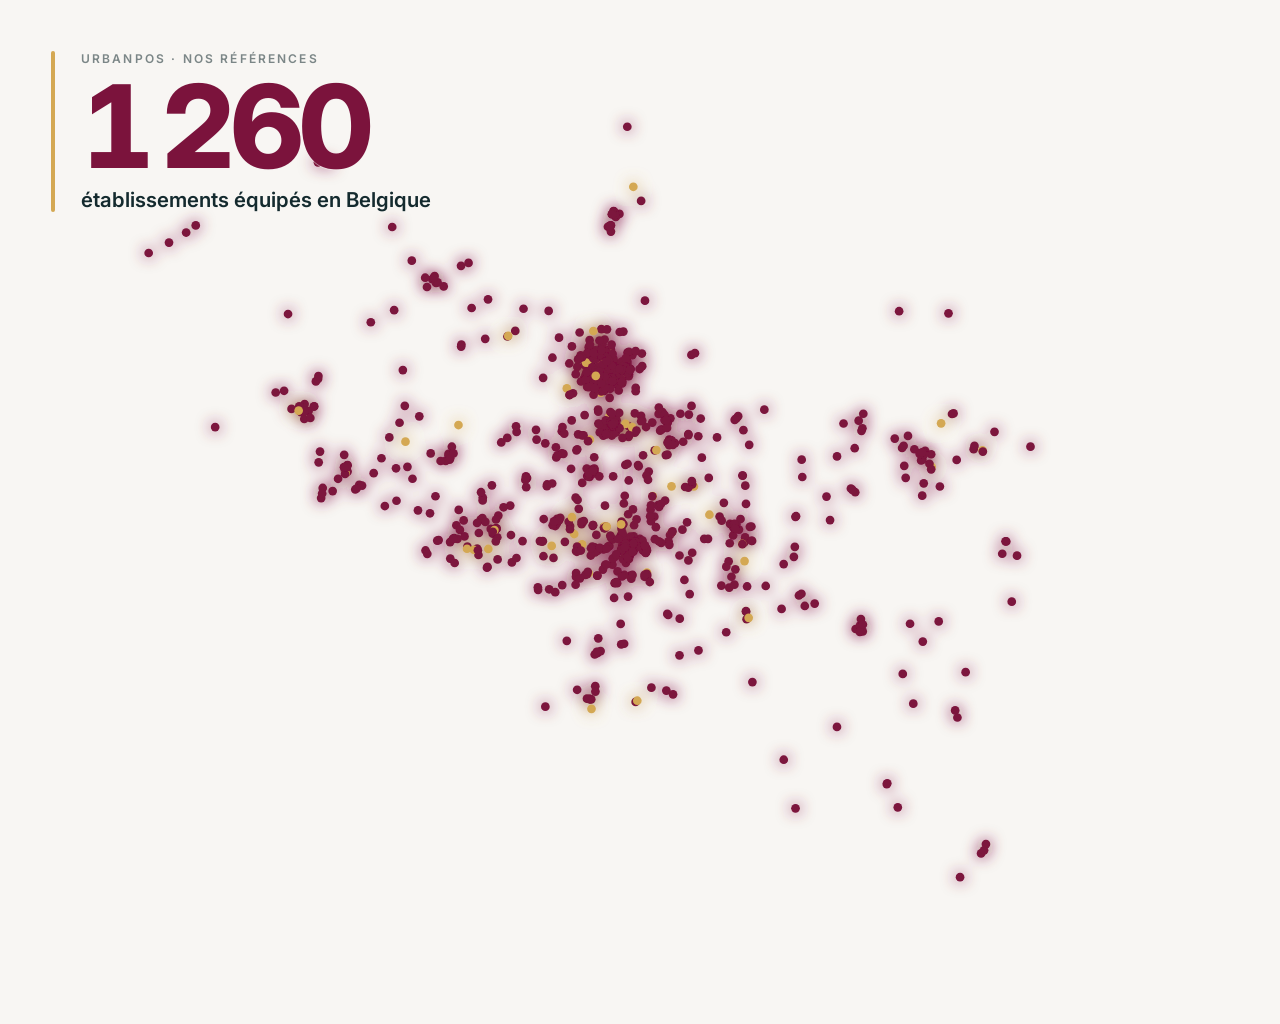
==== embed.html @ 7cd6523f "feat(embed): add minimalist HTML widget for site embedding Standalone page at /embed.html that rende" ====
<!DOCTYPE html>
<html lang="fr">
<head>
  <meta charset="UTF-8">
  <meta name="viewport" content="width=device-width, initial-scale=1.0">
  <title>Nos clients — URBANPOS</title>
  <meta name="description" content="Constellation des établissements équipés URBANPOS en Belgique.">

  <link rel="preconnect" href="https://fonts.googleapis.com">
  <link rel="preconnect" href="https://fonts.gstatic.com" crossorigin>
  <link href="https://fonts.googleapis.com/css2?family=Inter:wght@400;500;600;800&display=swap" rel="stylesheet">

  <style>
    :root {
      --bg: #f8f6f3;
      --primary: #7B133C;
      --primary-dark: #310818;
      --accent: #D4A853;
      --dark: #142a2e;
      --muted: rgba(20, 42, 46, 0.55);
    }

    * { box-sizing: border-box; }
    html, body {
      margin: 0;
      padding: 0;
      height: 100%;
      background: var(--bg);
      font-family: 'Inter', -apple-system, BlinkMacSystemFont, 'Segoe UI', Helvetica, Arial, sans-serif;
      color: var(--dark);
      overflow: hidden;
    }

    /* Optional transparent background via ?transparent=1 in URL */
    body.transparent { background: transparent; }

    .stage {
      position: relative;
      width: 100%;
      height: 100vh;
      min-height: 420px;
      display: grid;
      grid-template-columns: 1fr;
      grid-template-rows: 1fr;
    }

    /* Map fills the stage */
    .map {
      grid-area: 1 / 1;
      width: 100%;
      height: 100%;
    }
    .map svg {
      width: 100%;
      height: 100%;
      display: block;
    }

    /* Editorial overlay */
    .overlay {
      grid-area: 1 / 1;
      position: relative;
      pointer-events: none;
      padding: clamp(20px, 4vw, 56px);
      display: flex;
      flex-direction: column;
      justify-content: space-between;
    }

    .header {
      display: flex;
      align-items: flex-start;
      gap: clamp(12px, 2vw, 28px);
    }
    .header .accent-bar {
      width: 4px;
      align-self: stretch;
      background: var(--accent);
      border-radius: 2px;
      min-height: 70px;
    }
    .count {
      font-size: clamp(48px, 9vw, 120px);
      line-height: 0.95;
      font-weight: 800;
      color: var(--primary);
      letter-spacing: -0.04em;
      font-feature-settings: "tnum";
    }
    .label-block {
      margin-top: 6px;
    }
    .label-eyebrow {
      font-size: clamp(10px, 1vw, 12px);
      font-weight: 600;
      letter-spacing: 0.18em;
      text-transform: uppercase;
      color: var(--muted);
      margin-bottom: 6px;
    }
    .label-main {
      font-size: clamp(16px, 1.6vw, 22px);
      font-weight: 600;
      color: var(--dark);
      line-height: 1.2;
      max-width: 360px;
    }

    .footer {
      display: flex;
      align-items: flex-end;
      justify-content: space-between;
      gap: 24px;
      flex-wrap: wrap;
    }
    .legend {
      display: flex;
      align-items: center;
      gap: 8px;
      font-size: clamp(10px, 1vw, 13px);
      color: var(--muted);
      letter-spacing: 0.05em;
    }
    .legend .dot-sample {
      width: 8px;
      height: 8px;
      border-radius: 50%;
      background: var(--primary);
      box-shadow: 0 0 0 4px rgba(123, 19, 60, 0.12);
    }

    .cta {
      pointer-events: auto;
      display: inline-flex;
      align-items: center;
      gap: 6px;
      padding: 9px 14px;
      border-radius: 999px;
      background: var(--dark);
      color: var(--bg);
      text-decoration: none;
      font-size: clamp(11px, 1vw, 13px);
      font-weight: 600;
      letter-spacing: 0.02em;
      transition: background 0.2s;
    }
    .cta:hover { background: var(--primary); }
    .cta svg { width: 14px; height: 14px; }

    /* Dots inside the SVG */
    .dot {
      fill: var(--primary);
      transform-origin: center;
      transform-box: fill-box;
    }
    .dot.gold { fill: var(--accent); }
    .dot.pulse {
      animation: pulse 3.5s ease-in-out infinite;
    }
    @keyframes pulse {
      0%, 100% { opacity: 0.55; transform: scale(1); }
      50%      { opacity: 1.00; transform: scale(1.6); }
    }

    /* Subtle text shadow over dot crowd for readability */
    .count, .label-main {
      text-shadow: 0 1px 0 rgba(248, 246, 243, 0.5);
    }

    @media (max-width: 600px) {
      .stage { min-height: 360px; }
      .header { flex-direction: row; }
      .footer { flex-direction: column; align-items: flex-start; }
    }
  </style>
</head>
<body>
  <div class="stage">
    <div class="map" aria-label="Carte des références URBANPOS en Belgique">
      <svg viewBox="0 0 1000 800" preserveAspectRatio="xMidYMid meet"
           xmlns="http://www.w3.org/2000/svg">
        <defs>
          <filter id="glow" x="-50%" y="-50%" width="200%" height="200%">
            <feGaussianBlur stdDeviation="6" result="blur"/>
            <feMerge>
              <feMergeNode in="blur"/>
              <feMergeNode in="SourceGraphic"/>
            </feMerge>
          </filter>
        </defs>
        <g id="dots" filter="url(#glow)"></g>
      </svg>
    </div>

    <div class="overlay">
      <div class="header">
        <div class="accent-bar"></div>
        <div>
          <div class="label-eyebrow">URBANPOS · NOS RÉFÉRENCES</div>
          <div class="count" id="count">—</div>
          <div class="label-block">
            <div class="label-main" id="label">établissements équipés en Belgique</div>
          </div>
        </div>
      </div>

      <div class="footer">
        <div class="legend">
          <span class="dot-sample"></span>
          <span>chaque point = un client URBANPOS</span>
        </div>
        <a class="cta" href="https://urbanpos123.github.io/carte-clients/" target="_blank" rel="noopener">
          Voir la carte interactive
          <svg viewBox="0 0 24 24" fill="none" stroke="currentColor" stroke-width="2.5" stroke-linecap="round" stroke-linejoin="round">
            <line x1="5" y1="12" x2="19" y2="12"/>
            <polyline points="12 5 19 12 12 19"/>
          </svg>
        </a>
      </div>
    </div>
  </div>

  <script>
    (function () {
      'use strict';

      // Optional transparent BG via ?transparent=1
      if (new URLSearchParams(location.search).get('transparent') === '1') {
        document.body.classList.add('transparent');
      }

      // Belgium bounds (slightly padded)
      const BOUNDS = { lonW: 2.45, lonE: 6.55, latS: 49.45, latN: 51.55 };
      const VIEW_W = 1000, VIEW_H = 800;
      const PAD = 60;

      function project(lon, lat) {
        // Apply cosine correction so Belgium has correct aspect at this latitude
        const midLat = (BOUNDS.latS + BOUNDS.latN) / 2;
        const cos = Math.cos(midLat * Math.PI / 180);
        const lonScale = (BOUNDS.lonE - BOUNDS.lonW) * cos;
        const latScale = (BOUNDS.latN - BOUNDS.latS);
        const usableW = VIEW_W - 2 * PAD;
        const usableH = VIEW_H - 2 * PAD;
        // Fit either width or height while keeping aspect ratio
        const scale = Math.min(usableW / lonScale, usableH / latScale);
        const cx = VIEW_W / 2, cy = VIEW_H / 2;
        const x = cx + ((lon - (BOUNDS.lonW + BOUNDS.lonE) / 2) * cos) * scale;
        const y = cy - ((lat - midLat)) * scale;
        return [x, y];
      }

      function jitter(seed) {
        // Tiny deterministic jitter to break perfect overlap of co-located dots
        return (Math.sin(seed * 12.9898) * 43758.5453) % 1 * 1.5 - 0.75;
      }

      const SVG_NS = 'http://www.w3.org/2000/svg';
      const g = document.getElementById('dots');

      fetch('clients.json', { cache: 'no-cache' })
        .then(function (r) { if (!r.ok) throw new Error('HTTP ' + r.status); return r.json(); })
        .then(function (data) {
          const items = (data.establishments || []).filter(function (e) {
            return typeof e.lat === 'number' && typeof e.lon === 'number';
          });
          // Update count
          document.getElementById('count').textContent =
            items.length.toLocaleString('fr-BE');
          // Render dots
          const frag = document.createDocumentFragment();
          for (let i = 0; i < items.length; i++) {
            const e = items[i];
            const p = project(e.lon, e.lat);
            const c = document.createElementNS(SVG_NS, 'circle');
            c.setAttribute('cx', (p[0] + jitter(i)).toFixed(2));
            c.setAttribute('cy', (p[1] + jitter(i + 7)).toFixed(2));
            c.setAttribute('r', '3.4');
            // 1 dot in 16 is gold accent
            const isGold = i % 17 === 0;
            // 1 dot in 8 pulses (stagger phase)
            const pulses = i % 9 === 0;
            let cls = 'dot';
            if (isGold) cls += ' gold';
            if (pulses) cls += ' pulse';
            c.setAttribute('class', cls);
            if (pulses) c.style.animationDelay = (i % 23) * 0.13 + 's';
            frag.appendChild(c);
          }
          g.appendChild(frag);
        })
        .catch(function (err) {
          console.error('Failed to load clients.json:', err);
          document.getElementById('count').textContent = '—';
          document.getElementById('label').textContent = 'Carte momentanément indisponible';
        });
    })();
  </script>
</body>
</html>
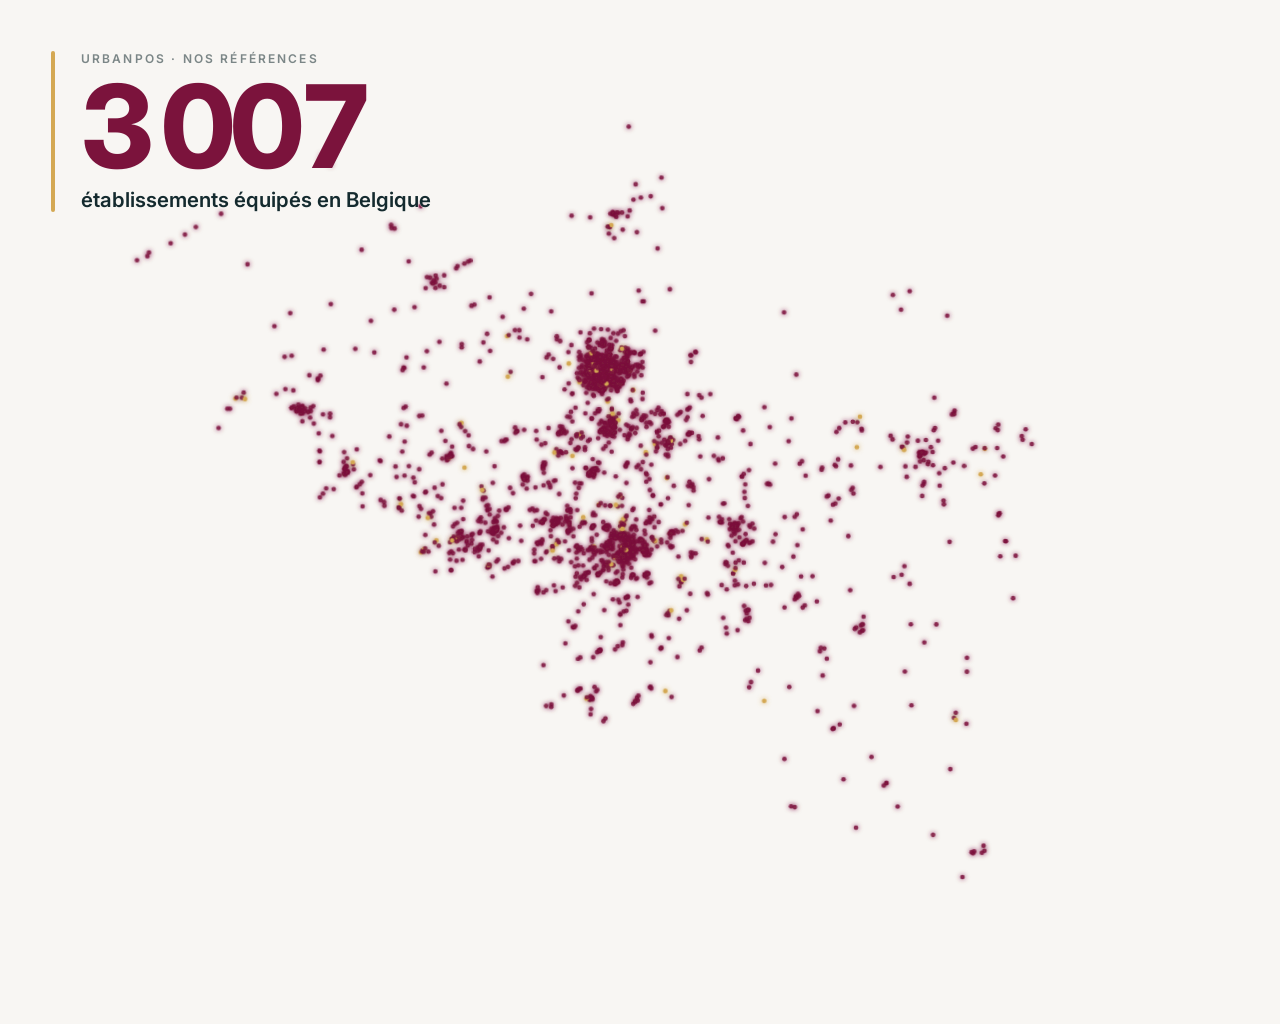
==== commit f22883a3: "feat(embed): show all 3007 tagged establishments, smaller static dots - New clients_all.json (318KB)" ====
--- a/embed.html
+++ b/embed.html
@@ -150,17 +150,9 @@
     /* Dots inside the SVG */
     .dot {
       fill: var(--primary);
-      transform-origin: center;
-      transform-box: fill-box;
-    }
-    .dot.gold { fill: var(--accent); }
-    .dot.pulse {
-      animation: pulse 3.5s ease-in-out infinite;
-    }
-    @keyframes pulse {
-      0%, 100% { opacity: 0.55; transform: scale(1); }
-      50%      { opacity: 1.00; transform: scale(1.6); }
-    }
+      opacity: 0.85;
+    }
+    .dot.gold { fill: var(--accent); opacity: 1; }
 
     /* Subtle text shadow over dot crowd for readability */
     .count, .label-main {
@@ -180,8 +172,8 @@
       <svg viewBox="0 0 1000 800" preserveAspectRatio="xMidYMid meet"
            xmlns="http://www.w3.org/2000/svg">
         <defs>
-          <filter id="glow" x="-50%" y="-50%" width="200%" height="200%">
-            <feGaussianBlur stdDeviation="6" result="blur"/>
+          <filter id="glow" x="-30%" y="-30%" width="160%" height="160%">
+            <feGaussianBlur stdDeviation="2" result="blur"/>
             <feMerge>
               <feMergeNode in="blur"/>
               <feMergeNode in="SourceGraphic"/>
@@ -258,7 +250,7 @@
       const SVG_NS = 'http://www.w3.org/2000/svg';
       const g = document.getElementById('dots');
 
-      fetch('clients.json', { cache: 'no-cache' })
+      fetch('clients_all.json', { cache: 'no-cache' })
         .then(function (r) { if (!r.ok) throw new Error('HTTP ' + r.status); return r.json(); })
         .then(function (data) {
           const items = (data.establishments || []).filter(function (e) {
@@ -267,7 +259,7 @@
           // Update count
           document.getElementById('count').textContent =
             items.length.toLocaleString('fr-BE');
-          // Render dots
+          // Render dots — smaller, no animation, just dense static constellation
           const frag = document.createDocumentFragment();
           for (let i = 0; i < items.length; i++) {
             const e = items[i];
@@ -275,16 +267,10 @@
             const c = document.createElementNS(SVG_NS, 'circle');
             c.setAttribute('cx', (p[0] + jitter(i)).toFixed(2));
             c.setAttribute('cy', (p[1] + jitter(i + 7)).toFixed(2));
-            c.setAttribute('r', '3.4');
-            // 1 dot in 16 is gold accent
-            const isGold = i % 17 === 0;
-            // 1 dot in 8 pulses (stagger phase)
-            const pulses = i % 9 === 0;
-            let cls = 'dot';
-            if (isGold) cls += ' gold';
-            if (pulses) cls += ' pulse';
-            c.setAttribute('class', cls);
-            if (pulses) c.style.animationDelay = (i % 23) * 0.13 + 's';
+            c.setAttribute('r', '1.8');
+            // 1 dot in 30 is gold accent for subtle rhythm
+            if (i % 31 === 0) c.setAttribute('class', 'dot gold');
+            else c.setAttribute('class', 'dot');
             frag.appendChild(c);
           }
           g.appendChild(frag);
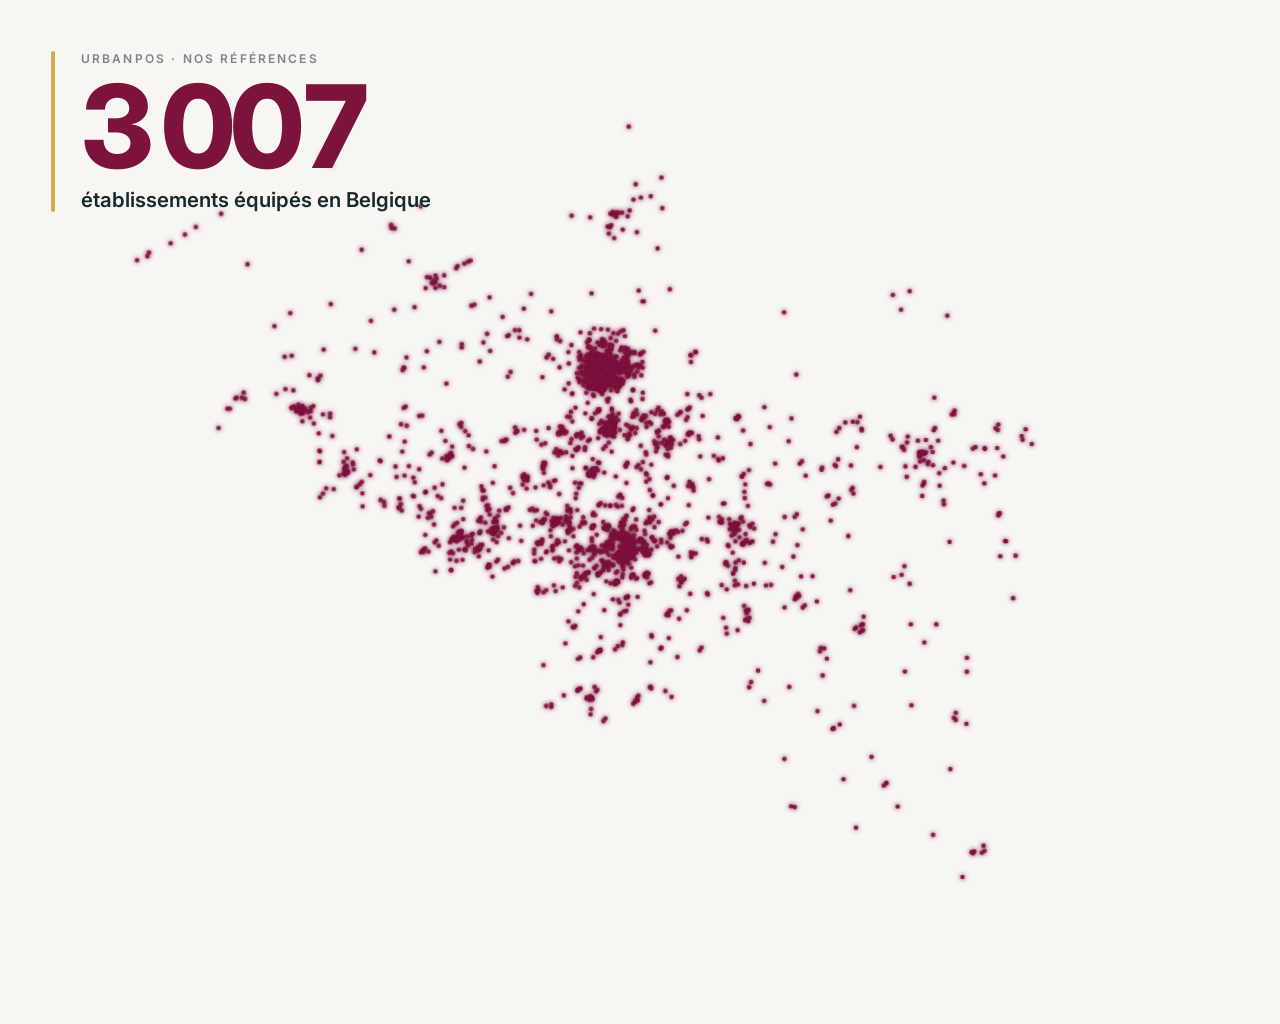
==== commit 15ad32a3: "feat(embed): all dots uniform URBANPOS burgundy (remove gold accent)" ====
--- a/embed.html
+++ b/embed.html
@@ -147,12 +147,11 @@
     .cta:hover { background: var(--primary); }
     .cta svg { width: 14px; height: 14px; }
 
-    /* Dots inside the SVG */
+    /* Dots inside the SVG — uniform burgundy URBANPOS */
     .dot {
       fill: var(--primary);
-      opacity: 0.85;
-    }
-    .dot.gold { fill: var(--accent); opacity: 1; }
+      opacity: 0.9;
+    }
 
     /* Subtle text shadow over dot crowd for readability */
     .count, .label-main {
@@ -268,9 +267,7 @@
             c.setAttribute('cx', (p[0] + jitter(i)).toFixed(2));
             c.setAttribute('cy', (p[1] + jitter(i + 7)).toFixed(2));
             c.setAttribute('r', '1.8');
-            // 1 dot in 30 is gold accent for subtle rhythm
-            if (i % 31 === 0) c.setAttribute('class', 'dot gold');
-            else c.setAttribute('class', 'dot');
+            c.setAttribute('class', 'dot');
             frag.appendChild(c);
           }
           g.appendChild(frag);
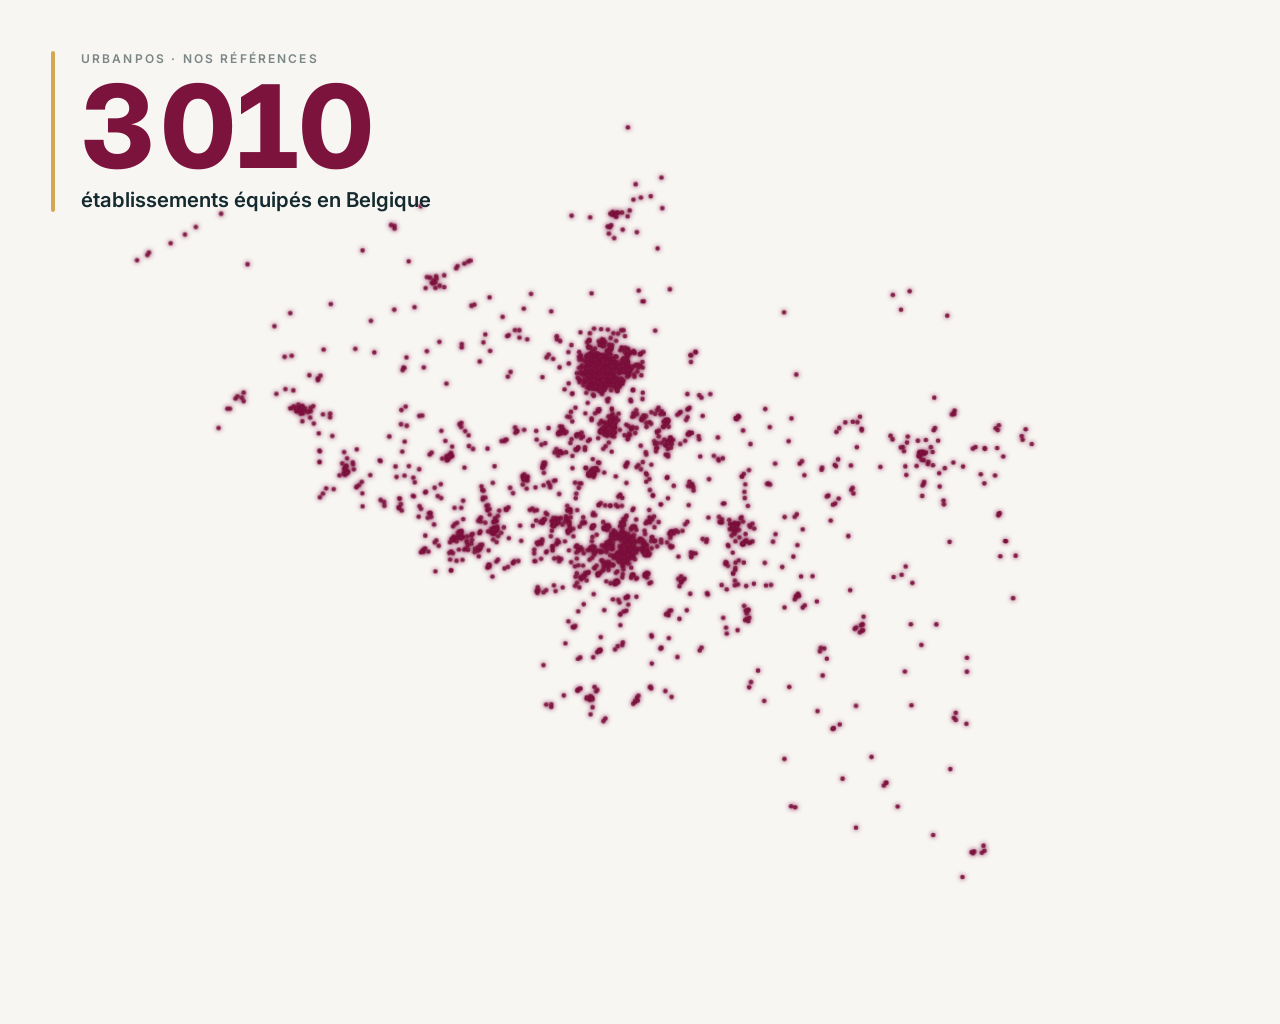
==== commit bf61a772: "chore(carte): refresh 2026-05-02 (3010 établissements)" ====
--- a/embed.html
+++ b/embed.html
@@ -249,7 +249,7 @@
       const SVG_NS = 'http://www.w3.org/2000/svg';
       const g = document.getElementById('dots');
 
-      fetch('clients_all.json', { cache: 'no-cache' })
+      fetch('clients.json', { cache: 'no-cache' })
         .then(function (r) { if (!r.ok) throw new Error('HTTP ' + r.status); return r.json(); })
         .then(function (data) {
           const items = (data.establishments || []).filter(function (e) {
